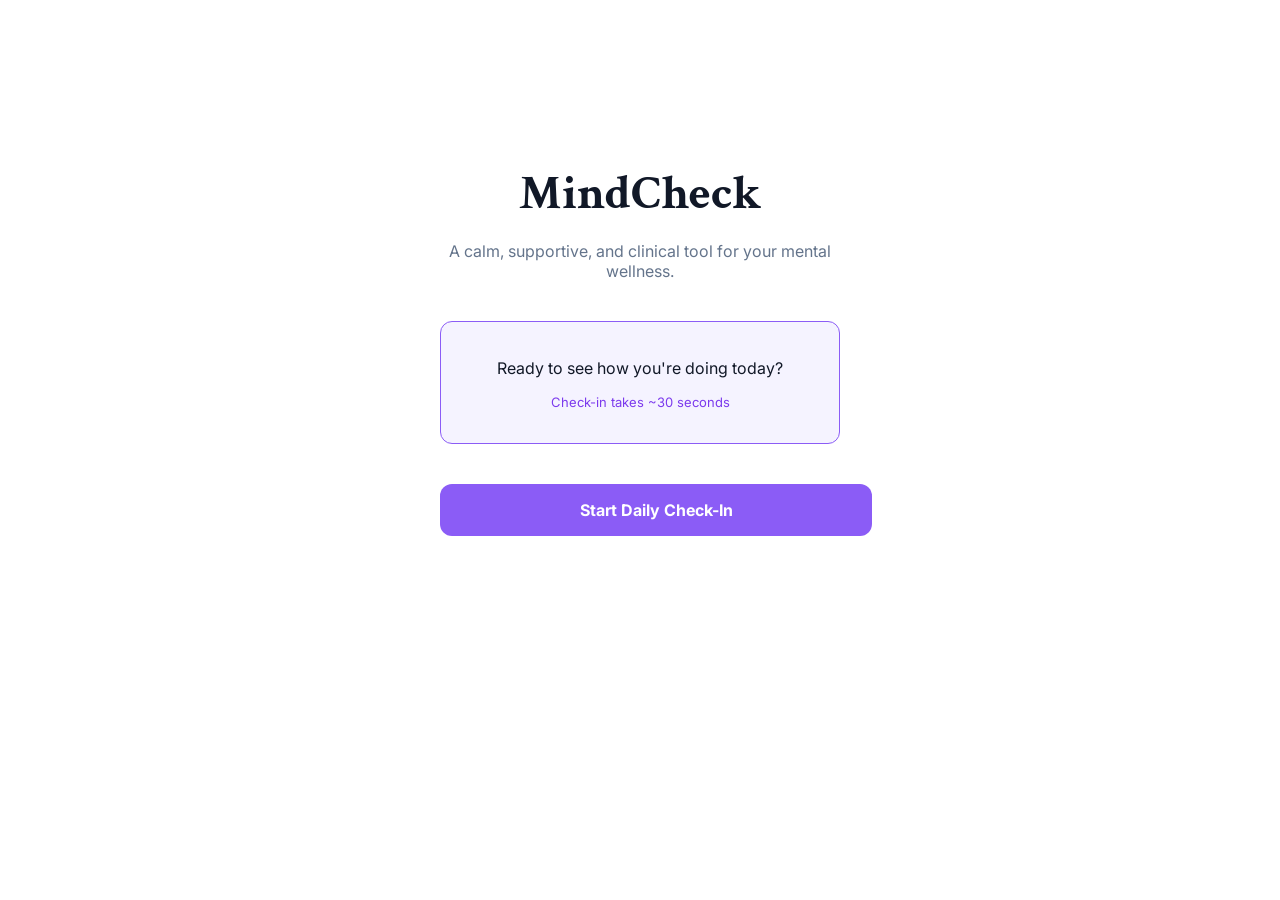
==== index.html @ 47d5dc8b "Initial Commitment" ====
<!DOCTYPE html>
<html lang="en">
<head>
    <meta charset="UTF-8">
    <meta name="viewport" content="width=device-width, initial-scale=1.0">
    <title>MindCheck | Welcome</title>
    <link rel="stylesheet" href="checkIn.css">
    <link href="https://fonts.googleapis.com/css2?family=Crimson+Text:wght@600&family=Inter:wght@400;600&display=swap" rel="stylesheet">
</head>
<body>
    <div class="container" style="text-align: center; margin-top: 10vh;">
        <h1 style="font-size: 48px;">MindCheck</h1>
        <p style="color: #64748B; margin-bottom: 40px;">A calm, supportive, and clinical tool for your mental wellness.</p>
        
        <div class="card featured" style="margin-bottom: 40px;">
            <p>Ready to see how you're doing today?</p>
            <p style="font-size: 13px; color: #7C3AED;">Check-in takes ~30 seconds</p>
        </div>

        <a href="checkIn.html" class="btn">Start Daily Check-In</a>
    </div>
</body>
</html>
---- checkIn.css ----
/* SIMPLE GLOBAL STYLES */
body {
  font-family: 'Inter', sans-serif;
  color: #111827;
  margin: 0;
  display: flex;
  justify-content: center;
  background-color: #ffffff;
}

.container {
  width: 100%;
  max-width: 400px;
  padding: 40px 20px;
}

/* Navigation Header */
header {
  display: flex;
  justify-content: space-around;
  padding: 20px 0;
  border-bottom: 1px solid #E2E8F0;
  margin-bottom: 30px;
}

header a {
  text-decoration: none;
  color: #64748B;
  font-size: 14px;
}

header a.active {
  color: #8B5CF6;
  font-weight: bold;
}

/* Typography & Labels */
h1 {
  font-family: 'Crimson Text', serif;
  font-size: 32px;
  margin-bottom: 10px;
}

.label {
  font-weight: bold;
  display: block;
  margin-bottom: 12px;
}

/* Form Elements */
input[type="range"] {
  width: 100%;
  accent-color: #8B5CF6;
  margin-bottom: 30px;
}

.pill-container {
  display: flex;
  flex-wrap: wrap;
  gap: 10px;
  margin-bottom: 30px;
}

.pill-input { display: none; }

.pill-label {
  padding: 8px 16px;
  border: 1px solid #E2E8F0;
  border-radius: 20px;
  font-size: 14px;
  cursor: pointer;
}

.pill-input:checked + .pill-label {
  background: #F5F3FF;
  border-color: #8B5CF6;
  color: #7C3AED;
}

/* Chart */
.chart {
  display: flex;
  align-items: flex-end;
  justify-content: space-between;
  height: 120px;
  margin: 40px 0;
  border-bottom: 2px solid #E2E8F0;
}

.bar {
  width: 30px;
  background: #F5F3FF;
  border-radius: 4px 4px 0 0;
  transition: height 1s ease;
}

.bar.highlight {
  background: #8B5CF6;
}

/* Cards & Buttons */
.card {
  border: 1px solid #E2E8F0;
  border-radius: 12px;
  padding: 20px;
  margin-bottom: 12px;
}

.card.featured {
  background: #F5F3FF;
  border-color: #8B5CF6;
}

.btn {
  display: block;
  background: #8B5CF6;
  color: white;
  text-align: center;
  padding: 16px;
  border-radius: 12px;
  text-decoration: none;
  font-weight: bold;
  border: none;
  width: 100%;
  cursor: pointer;
}
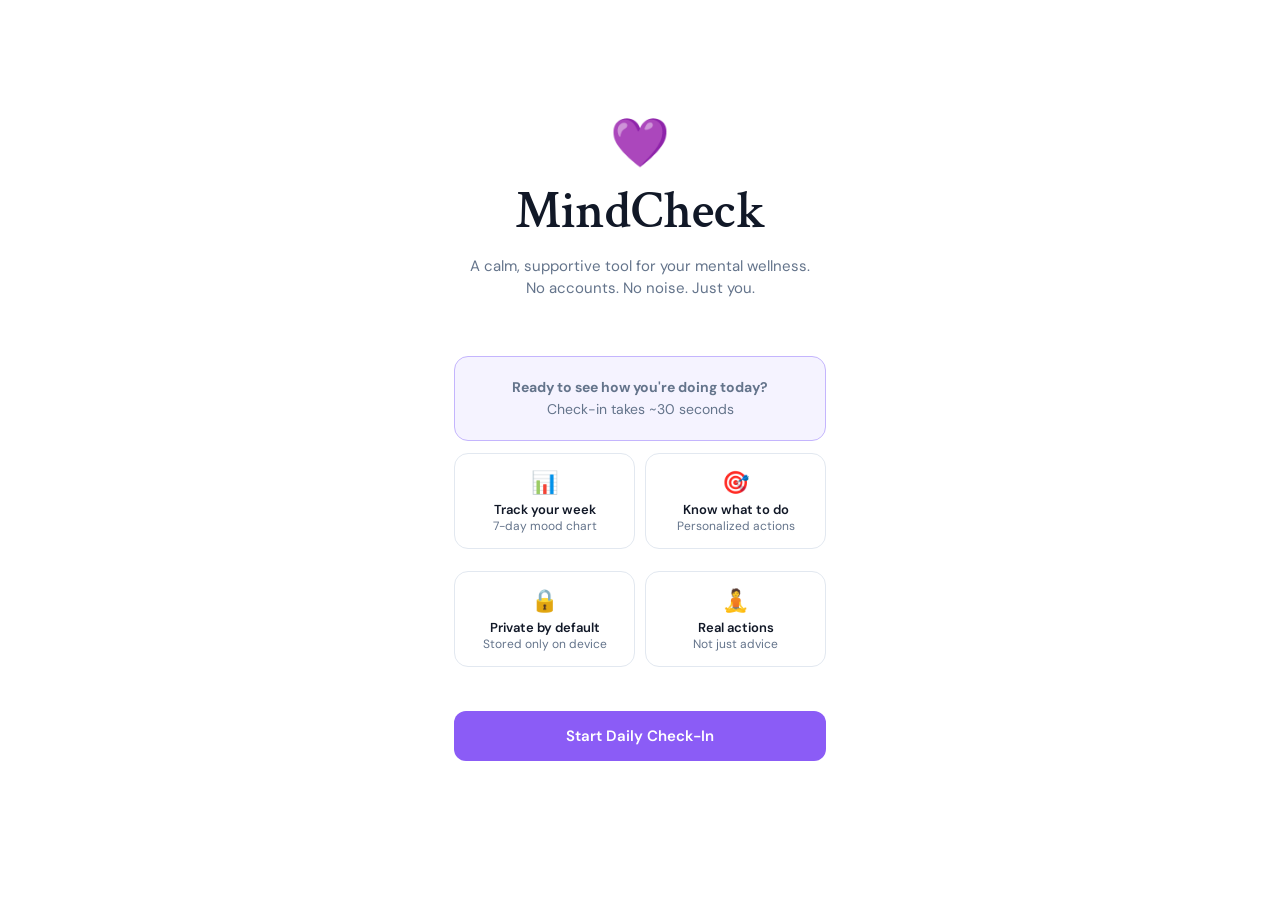
==== commit 51c62c87: "Add files via upload" ====
--- a/index.html
+++ b/index.html
@@ -1,23 +1,48 @@
 <!DOCTYPE html>
 <html lang="en">
 <head>
-    <meta charset="UTF-8">
-    <meta name="viewport" content="width=device-width, initial-scale=1.0">
-    <title>MindCheck | Welcome</title>
-    <link rel="stylesheet" href="checkIn.css">
-    <link href="https://fonts.googleapis.com/css2?family=Crimson+Text:wght@600&family=Inter:wght@400;600&display=swap" rel="stylesheet">
+  <meta charset="UTF-8">
+  <meta name="viewport" content="width=device-width, initial-scale=1.0">
+  <title>MindCheck | Welcome</title>
+  <link rel="stylesheet" href="checkIn.css">
 </head>
 <body>
-    <div class="container" style="text-align: center; margin-top: 10vh;">
-        <h1 style="font-size: 48px;">MindCheck</h1>
-        <p style="color: #64748B; margin-bottom: 40px;">A calm, supportive, and clinical tool for your mental wellness.</p>
-        
-        <div class="card featured" style="margin-bottom: 40px;">
-            <p>Ready to see how you're doing today?</p>
-            <p style="font-size: 13px; color: #7C3AED;">Check-in takes ~30 seconds</p>
-        </div>
+  <div class="wrap hero">
 
-        <a href="checkIn.html" class="btn">Start Daily Check-In</a>
+    <div class="icon">💜</div>
+    <div class="logo">MindCheck</div>
+    <p class="tagline">A calm, supportive tool for your mental wellness.<br>No accounts. No noise. Just you.</p>
+
+    <div class="card hi center">
+      <p><strong>Ready to see how you're doing today?</strong></p>
+      <p class="purple">Check-in takes ~30 seconds</p>
     </div>
+
+    <div class="grid2">
+      <div class="card feat">
+        <div class="feat-icon">📊</div>
+        <div class="feat-title">Track your week</div>
+        <div class="feat-sub">7-day mood chart</div>
+      </div>
+      <div class="card feat">
+        <div class="feat-icon">🎯</div>
+        <div class="feat-title">Know what to do</div>
+        <div class="feat-sub">Personalized actions</div>
+      </div>
+      <div class="card feat">
+        <div class="feat-icon">🔒</div>
+        <div class="feat-title">Private by default</div>
+        <div class="feat-sub">Stored only on device</div>
+      </div>
+      <div class="card feat">
+        <div class="feat-icon">🧘</div>
+        <div class="feat-title">Real actions</div>
+        <div class="feat-sub">Not just advice</div>
+      </div>
+    </div>
+
+    <a href="checkIn.html" class="btn purple">Start Daily Check-In</a>
+
+  </div>
 </body>
-</html>+</html>
--- a/checkIn.css
+++ b/checkIn.css
@@ -1,126 +1,139 @@
-/* SIMPLE GLOBAL STYLES */
+@import url('https://fonts.googleapis.com/css2?family=Crimson+Text:ital,wght@0,600;1,400&family=DM+Sans:wght@400;500;600&display=swap');
+
+*, *::before, *::after { box-sizing: border-box; margin: 0; padding: 0; }
+
 body {
-  font-family: 'Inter', sans-serif;
+  font-family: 'DM Sans', sans-serif;
   color: #111827;
-  margin: 0;
+  background: #fff;
   display: flex;
   justify-content: center;
-  background-color: #ffffff;
+  min-height: 100vh;
 }
 
-.container {
+.wrap {
   width: 100%;
-  max-width: 400px;
-  padding: 40px 20px;
+  max-width: 420px;
+  padding: 32px 24px 60px;
 }
 
-/* Navigation Header */
-header {
+/* ── Nav ── */
+nav {
   display: flex;
   justify-content: space-around;
-  padding: 20px 0;
+  padding: 18px 0;
   border-bottom: 1px solid #E2E8F0;
-  margin-bottom: 30px;
+  margin-bottom: 36px;
 }
+nav a { text-decoration: none; color: #94A3B8; font-size: 13px; font-weight: 500; letter-spacing: 0.02em; transition: color 0.2s; }
+nav a:hover { color: #7C3AED; }
+nav a.active { color: #8B5CF6; font-weight: 600; }
 
-header a {
-  text-decoration: none;
-  color: #64748B;
-  font-size: 14px;
+/* ── Type ── */
+h1 { font-family: 'Crimson Text', serif; font-size: 34px; font-weight: 600; line-height: 1.15; margin-bottom: 8px; }
+h2 { font-family: 'Crimson Text', serif; font-size: 22px; font-weight: 600; margin-bottom: 6px; }
+.sub { color: #64748B; font-size: 14px; margin-bottom: 28px; }
+.lbl { font-weight: 600; font-size: 13px; letter-spacing: 0.04em; text-transform: uppercase; color: #64748B; display: block; margin-bottom: 10px; }
+.lbl-note { font-weight: 400; text-transform: none; font-size: 12px; }
+
+/* ── Slider ── */
+.emoji { font-size: 64px; text-align: center; margin-bottom: 12px; line-height: 1; transition: transform 0.15s ease; }
+.emoji.pop { transform: scale(1.25); }
+input[type="range"] { width: 100%; height: 6px; accent-color: #8B5CF6; margin-bottom: 32px; cursor: pointer; }
+
+/* ── Pills ── */
+.pills { display: flex; flex-wrap: wrap; gap: 8px; margin-bottom: 32px; }
+.pill-cb { display: none; }
+.pill { padding: 7px 16px; border: 1.5px solid #E2E8F0; border-radius: 20px; font-size: 13px; font-weight: 500; cursor: pointer; transition: all 0.18s ease; user-select: none; }
+.pill:hover { border-color: #C4B5FD; background: #FAF8FF; }
+.pill-cb:checked + .pill { background: #F5F3FF; border-color: #8B5CF6; color: #7C3AED; }
+
+/* ── Textarea ── */
+.note {
+  width: 100%; border: 1.5px solid #E2E8F0; border-radius: 12px;
+  padding: 12px 14px; font-family: 'DM Sans', sans-serif; font-size: 14px;
+  color: #111827; resize: none; height: 80px; margin-bottom: 28px;
+  outline: none; transition: border-color 0.2s;
 }
+.note:focus { border-color: #8B5CF6; }
 
-header a.active {
-  color: #8B5CF6;
-  font-weight: bold;
-}
+/* ── Cards ── */
+.card { border: 1.5px solid #E2E8F0; border-radius: 14px; padding: 20px; margin-bottom: 12px; transition: border-color 0.2s; }
+.card:hover { border-color: #C4B5FD; }
+.card.hi { background: #F5F3FF; border-color: #C4B5FD; }
+.card h3 { font-size: 15px; font-weight: 600; margin-bottom: 6px; }
+.card p { font-size: 14px; color: #64748B; line-height: 1.55; }
 
-/* Typography & Labels */
-h1 {
-  font-family: 'Crimson Text', serif;
-  font-size: 32px;
-  margin-bottom: 10px;
-}
+/* ── Buttons ── */
+.btn { display: block; width: 100%; padding: 15px; border-radius: 12px; border: none; font-family: 'DM Sans', sans-serif; font-size: 15px; font-weight: 600; cursor: pointer; text-align: center; text-decoration: none; transition: opacity 0.2s, transform 0.1s; }
+.btn:active { transform: scale(0.98); }
+.btn.purple { background: #8B5CF6; color: #fff; }
+.btn.purple:hover { opacity: 0.9; }
+.btn.dark { background: #111827; color: #fff; }
+.btn.dark:hover { opacity: 0.85; }
+.btn.ghost { background: transparent; color: #8B5CF6; border: 1.5px solid #8B5CF6; }
+.btn.ghost:hover { background: #F5F3FF; }
+.btn.sm { width: auto; padding: 10px 16px; font-size: 14px; }
+.btn.xs { width: auto; padding: 7px 12px; font-size: 13px; }
+.btn.xs.on { background: #F5F3FF; }
 
-.label {
-  font-weight: bold;
-  display: block;
-  margin-bottom: 12px;
-}
+/* ── Chart ── */
+.chart { display: flex; align-items: flex-end; justify-content: space-between; height: 110px; border-bottom: 2px solid #E2E8F0; gap: 6px; margin: 8px 0 0; }
+.bar { flex: 1; background: #EDE9FE; border-radius: 5px 5px 0 0; height: 0%; transition: height 0.8s cubic-bezier(0.34,1.56,0.64,1); }
+.bar.now { background: #8B5CF6; }
+.days { display: flex; justify-content: space-between; margin-top: 6px; gap: 6px; }
+.days span { flex: 1; text-align: center; font-size: 11px; color: #94A3B8; font-weight: 500; }
+.days span.now { color: #8B5CF6; font-weight: 600; }
 
-/* Form Elements */
-input[type="range"] {
-  width: 100%;
-  accent-color: #8B5CF6;
-  margin-bottom: 30px;
-}
+/* ── Tag ── */
+.tag { display: inline-block; background: #FEF3C7; border: 1px solid #FDE68A; color: #92400E; border-radius: 20px; padding: 4px 12px; font-size: 13px; font-weight: 500; margin: 3px 3px 3px 0; }
 
-.pill-container {
-  display: flex;
-  flex-wrap: wrap;
-  gap: 10px;
-  margin-bottom: 30px;
-}
+/* ── Action box ── */
+.action { background: #F5F3FF; border: 1.5px solid #C4B5FD; border-radius: 16px; padding: 24px; margin-bottom: 14px; }
+.action h3 { font-size: 16px; font-weight: 600; color: #4C1D95; margin-bottom: 8px; }
+.action p { font-size: 14px; color: #5B21B6; line-height: 1.6; margin-bottom: 16px; }
 
-.pill-input { display: none; }
+/* ── Widget internals ── */
+.hint, .field-lbl { font-size: 13px; font-weight: 600; color: #374151; margin: 6px 0 4px; display: block; }
+.hint { font-weight: 400; color: #5B21B6; }
+.field { display: block; width: 100%; padding: 8px; margin-bottom: 6px; border: 1px solid #C4B5FD; border-radius: 8px; font-size: 14px; font-family: inherit; }
+textarea.field { height: 80px; resize: none; }
+.msg { display: none; font-size: 14px; color: #5B21B6; margin-top: 8px; font-weight: 500; }
+.msg.show { display: block; }
 
-.pill-label {
-  padding: 8px 16px;
-  border: 1px solid #E2E8F0;
-  border-radius: 20px;
-  font-size: 14px;
-  cursor: pointer;
-}
+/* ── Checklist ── */
+.check-row { display: flex; gap: 10px; padding: 7px 0; font-size: 14px; cursor: pointer; border-bottom: 1px solid #F1F0FF; }
+.check-row input { accent-color: #8B5CF6; width: 16px; height: 16px; flex-shrink: 0; margin-top: 2px; }
+.check-row.done { color: #A78BFA; text-decoration: line-through; }
+.check-done { display: none; font-size: 14px; font-weight: 600; color: #7C3AED; margin-top: 10px; }
+.check-done.show { display: block; }
 
-.pill-input:checked + .pill-label {
-  background: #F5F3FF;
-  border-color: #8B5CF6;
-  color: #7C3AED;
-}
+/* ── Stats ── */
+.stats { display: grid; grid-template-columns: 1fr 1fr; gap: 8px; margin: 10px 0; }
+.stat { background: #F5F3FF; border: 1px solid #C4B5FD; border-radius: 10px; padding: 10px; text-align: center; }
 
-/* Chart */
-.chart {
-  display: flex;
-  align-items: flex-end;
-  justify-content: space-between;
-  height: 120px;
-  margin: 40px 0;
-  border-bottom: 2px solid #E2E8F0;
-}
+/* ── Badge ── */
+.badge { display: inline-flex; align-items: center; gap: 6px; background: #F5F3FF; border: 1px solid #C4B5FD; border-radius: 99px; padding: 5px 14px; font-size: 14px; font-weight: 500; color: #5B21B6; margin-bottom: 20px; }
 
-.bar {
-  width: 30px;
-  background: #F5F3FF;
-  border-radius: 4px 4px 0 0;
-  transition: height 1s ease;
-}
+/* ── Hero ── */
+.hero { display: flex; flex-direction: column; justify-content: center; min-height: 100vh; }
+.logo { font-family: 'Crimson Text', serif; font-size: 52px; font-weight: 600; text-align: center; margin-bottom: 10px; }
+.icon { font-size: 48px; text-align: center; margin-bottom: 4px; }
+.tagline { text-align: center; color: #64748B; font-size: 15px; margin-bottom: 40px; line-height: 1.5; }
+.grid2 { display: grid; grid-template-columns: 1fr 1fr; gap: 10px; margin-bottom: 32px; }
+.feat { text-align: center; padding: 14px; }
+.feat-icon { font-size: 22px; margin-bottom: 4px; }
+.feat-title { font-size: 13px; font-weight: 600; }
+.feat-sub { font-size: 12px; color: #64748B; }
 
-.bar.highlight {
-  background: #8B5CF6;
-}
-
-/* Cards & Buttons */
-.card {
-  border: 1px solid #E2E8F0;
-  border-radius: 12px;
-  padding: 20px;
-  margin-bottom: 12px;
-}
-
-.card.featured {
-  background: #F5F3FF;
-  border-color: #8B5CF6;
-}
-
-.btn {
-  display: block;
-  background: #8B5CF6;
-  color: white;
-  text-align: center;
-  padding: 16px;
-  border-radius: 12px;
-  text-decoration: none;
-  font-weight: bold;
-  border: none;
-  width: 100%;
-  cursor: pointer;
-}+/* ── Misc ── */
+.row { display: flex; gap: 8px; margin-top: 12px; }
+.row .btn { font-size: 13px; padding: 10px; }
+.center { text-align: center; margin-top: 16px; }
+.reset { background: none; border: none; color: #94A3B8; font-size: 13px; cursor: pointer; text-decoration: underline; }
+.spacer { height: 16px; }
+.purple { color: #7C3AED; }
+.muted  { color: #64748B; }
+.italic { font-style: italic; }
+.mt4 { margin-top: 16px; }
+.mt6 { margin-top: 24px; }
